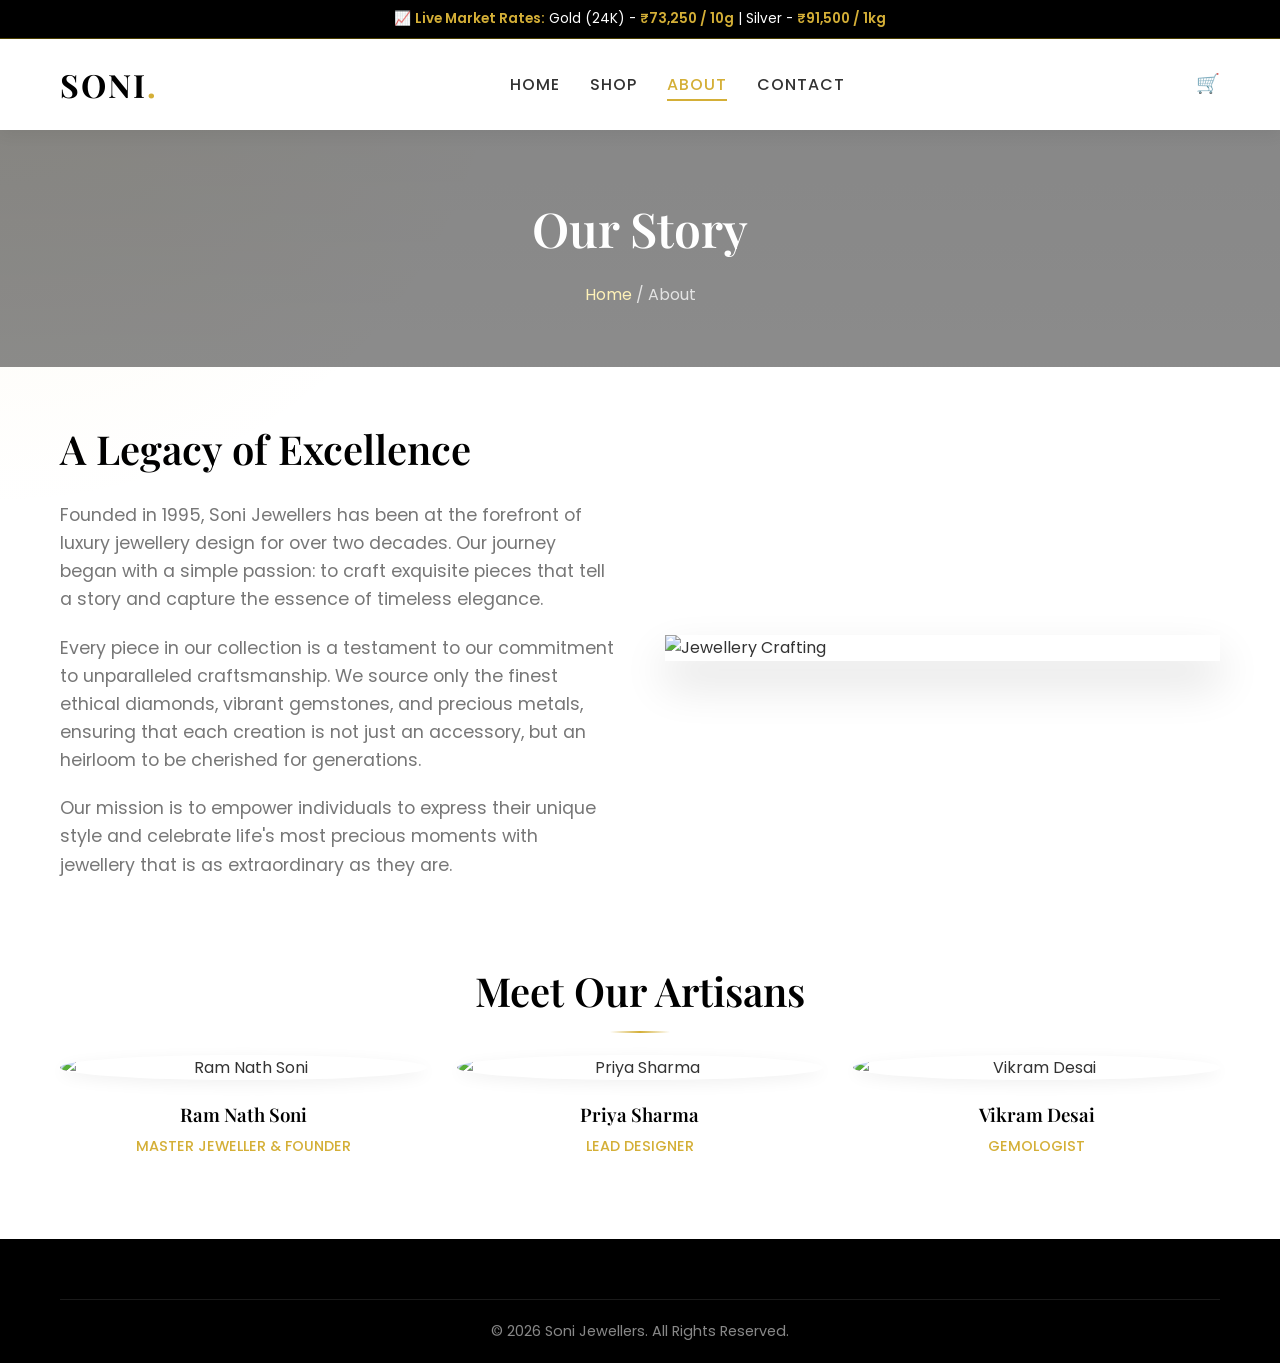
==== about.html @ 1f0d6de8 "Add files via upload" ====
<!DOCTYPE html>
<html lang="en">
<head>
    <meta charset="UTF-8">
    <meta name="viewport" content="width=device-width, initial-scale=1.0">
    <title>About Us | Soni Jewellers</title>
    <link rel="stylesheet" href="css/style.css">
    <link rel="stylesheet" href="css/responsive.css">
</head>
<body>

    <!-- Live Rates Top Bar -->
    <div class="top-bar">
        <div class="container">
            📈 <span>Live Market Rates:</span> Gold (24K) - <span id="live-gold-price">Loading...</span> | Silver - <span id="live-silver-price">Loading...</span>
        </div>
    </div>

    <!-- Navbar -->
    <nav class="navbar">
        <div class="container">
            <a href="index.html" class="logo">SONI<span>.</span></a>
            
            <ul class="nav-links">
                <li><a href="index.html">Home</a></li>
                <li><a href="shop.html">Shop</a></li>
                <li><a href="about.html" class="active">About</a></li>
                <li><a href="contact.html">Contact</a></li>
            </ul>

            <div class="nav-icons">
                <a href="cart.html" class="cart-icon">
                    🛒
                    <span class="cart-badge" style="display: none;">0</span>
                </a>
                <div class="hamburger">☰</div>
            </div>
        </div>
    </nav>

    <!-- Page Header -->
    <div class="page-header">
        <div class="container">
            <h1>Our Story</h1>
            <div class="breadcrumb">
                <a href="index.html">Home</a> / About
            </div>
        </div>
    </div>

    <!-- About Content -->
    <section class="section reveal" style="padding-top: 0;">
        <div class="container">
            <div class="about-content">
                <div>
                    <h2 style="font-size: 2.5rem; margin-bottom: 20px;">A Legacy of Excellence</h2>
                    <p style="margin-bottom: 20px; font-size: 1.1rem; color: var(--color-text-light);">
                        Founded in 1995, Soni Jewellers has been at the forefront of luxury jewellery design for over two decades. Our journey began with a simple passion: to craft exquisite pieces that tell a story and capture the essence of timeless elegance.
                    </p>
                    <p style="margin-bottom: 20px; font-size: 1.1rem; color: var(--color-text-light);">
                        Every piece in our collection is a testament to our commitment to unparalleled craftsmanship. We source only the finest ethical diamonds, vibrant gemstones, and precious metals, ensuring that each creation is not just an accessory, but an heirloom to be cherished for generations.
                    </p>
                    <p style="font-size: 1.1rem; color: var(--color-text-light);">
                        Our mission is to empower individuals to express their unique style and celebrate life's most precious moments with jewellery that is as extraordinary as they are.
                    </p>
                </div>
                <div>
                    <img src="https://images.unsplash.com/photo-1573408301145-b98c46544837?auto=format&fit=crop&q=80&w=800" alt="Jewellery Crafting" style="box-shadow: var(--shadow-hover);">
                </div>
            </div>
            
            <!-- Team Section -->
            <div style="margin-top: 80px;">
                <h2 class="section-title">Meet Our Artisans</h2>
                <div class="team-grid">
                    <div class="team-member">
                        <img src="https://images.unsplash.com/photo-1560250097-0b93528c311a?auto=format&fit=crop&q=80&w=400&h=400" alt="Ram Nath Soni">
                        <h3 style="margin-bottom: 5px;">Ram Nath Soni</h3>
                        <p style="color: var(--color-secondary); font-weight: 500; font-family: var(--font-body); text-transform: uppercase; font-size: 0.9rem;">Master Jeweller & Founder</p>
                    </div>
                    <div class="team-member">
                        <img src="https://images.unsplash.com/photo-1573496359142-b8d87734a5a2?auto=format&fit=crop&q=80&w=400&h=400" alt="Priya Sharma">
                        <h3 style="margin-bottom: 5px;">Priya Sharma</h3>
                        <p style="color: var(--color-secondary); font-weight: 500; font-family: var(--font-body); text-transform: uppercase; font-size: 0.9rem;">Lead Designer</p>
                    </div>
                    <div class="team-member">
                        <img src="https://images.unsplash.com/photo-1519085360753-af0119f7cbe7?auto=format&fit=crop&q=80&w=400&h=400" alt="Vikram Desai">
                        <h3 style="margin-bottom: 5px;">Vikram Desai</h3>
                        <p style="color: var(--color-secondary); font-weight: 500; font-family: var(--font-body); text-transform: uppercase; font-size: 0.9rem;">Gemologist</p>
                    </div>
                </div>
            </div>
        </div>
    </section>

    <!-- Footer -->
    <footer class="footer">
        <div class="container">
            <div class="footer-bottom">
                <p>&copy; <span id="current-year"></span> Soni Jewellers. All Rights Reserved.</p>
            </div>
        </div>
    </footer>

    <!-- Scripts -->
    <script src="js/cart.js"></script>
    <script src="js/main.js?v=motion"></script>
    <script src="js/live-rates.js"></script>
</body>
</html>
---- css/style.css ----
@import url('https://fonts.googleapis.com/css2?family=Playfair+Display:ital,wght@0,400;0,600;0,700;1,400&family=Poppins:wght@300;400;500;600&display=swap');

:root {
    --color-primary: #000000;
    --color-secondary: #D4AF37; /* Refined gold */
    --color-secondary-light: #FFF2B8;
    --color-accent: #8B1E3F;
    --color-text: #333333;
    --color-text-light: #777777;
    --color-bg: #FFFFFF;
    --color-bg-light: #F9F9F9;
    --color-border: #EEEEEE;
    --color-success: #28a745;
    
    --font-heading: 'Playfair Display', serif;
    --font-body: 'Poppins', sans-serif;
    
    --transition: all 0.3s ease;
    --shadow: 0 4px 16px rgba(0, 0, 0, 0.06);
    --shadow-hover: 0 22px 45px rgba(0, 0, 0, 0.14);
}

* {
    margin: 0;
    padding: 0;
    box-sizing: border-box;
}

body {
    font-family: var(--font-body);
    color: var(--color-text);
    background:
        radial-gradient(circle at top left, rgba(212, 175, 55, 0.08), transparent 32rem),
        var(--color-bg);
    line-height: 1.6;
    overflow-x: hidden;
}

h1, h2, h3, h4, h5, h6 {
    font-family: var(--font-heading);
    color: var(--color-primary);
    font-weight: 600;
}

a {
    text-decoration: none;
    color: inherit;
    transition: var(--transition);
}

ul {
    list-style: none;
}

img {
    max-width: 100%;
    height: auto;
    display: block;
}

/* Typography */
.section-title {
    text-align: center;
    font-size: 2.5rem;
    margin-bottom: 2rem;
    position: relative;
}

.section-title::after {
    content: '';
    position: absolute;
    bottom: -10px;
    left: 50%;
    transform: translateX(-50%);
    width: 60px;
    height: 2px;
    background: linear-gradient(90deg, transparent, var(--color-secondary), transparent);
}

/* Layout Utilities */
.container {
    max-width: 1200px;
    margin: 0 auto;
    padding: 0 20px;
}

.section {
    padding: 80px 0;
}

/* Buttons */
.btn {
    display: inline-block;
    padding: 12px 30px;
    font-family: var(--font-body);
    font-weight: 500;
    text-transform: uppercase;
    letter-spacing: 1px;
    cursor: pointer;
    border: none;
    transition: all 0.4s cubic-bezier(0.165, 0.84, 0.44, 1);
    font-size: 0.9rem;
    border-radius: 0;
    position: relative;
    overflow: hidden;
    z-index: 1;
    isolation: isolate;
}

.btn::before {
    content: '';
    position: absolute;
    bottom: 0;
    left: 0;
    width: 100%;
    height: 0%;
    transition: all 0.4s cubic-bezier(0.165, 0.84, 0.44, 1);
    z-index: -1;
}

.btn::after {
    content: '';
    position: absolute;
    top: -80%;
    left: -45%;
    width: 35%;
    height: 260%;
    background: rgba(255, 255, 255, 0.28);
    transform: rotate(25deg) translateX(-160%);
    transition: transform 0.6s ease;
    z-index: -1;
}

.btn:hover::after {
    transform: rotate(25deg) translateX(420%);
}

.btn-primary {
    background-color: var(--color-primary);
    color: var(--color-secondary);
}

.btn-primary::before {
    background-color: var(--color-secondary);
}

.btn-primary:hover {
    color: var(--color-primary);
    transform: translateY(-3px);
    box-shadow: 0 10px 20px rgba(0,0,0,0.2);
}

.btn-primary:hover::before {
    height: 100%;
}

.btn-outline {
    background-color: transparent;
    color: var(--color-primary);
    border: 1px solid var(--color-primary);
}

.btn-outline::before {
    background-color: var(--color-primary);
}

.btn-outline:hover {
    color: var(--color-secondary);
    transform: translateY(-3px);
}

.btn-outline:hover::before {
    height: 100%;
}

/* Navbar */
.navbar {
    padding: 20px 0;
    background-color: var(--color-bg);
    position: sticky;
    top: 0;
    z-index: 1000;
    box-shadow: var(--shadow);
    transition: padding 0.3s ease, box-shadow 0.3s ease, background-color 0.3s ease;
}

.navbar.scrolled {
    padding: 12px 0;
    background-color: rgba(255, 255, 255, 0.94);
    backdrop-filter: blur(16px);
    box-shadow: 0 12px 30px rgba(0, 0, 0, 0.09);
}

.navbar .container {
    display: flex;
    justify-content: space-between;
    align-items: center;
}

.logo {
    font-family: var(--font-heading);
    font-size: 2rem;
    font-weight: 700;
    color: var(--color-primary);
    letter-spacing: 2px;
    transition: transform 0.3s ease;
}

.logo:hover {
    transform: translateY(-2px);
}

.logo span {
    color: var(--color-secondary);
}

.nav-links {
    display: flex;
    gap: 30px;
}

.nav-links a {
    font-weight: 500;
    font-size: 1rem;
    text-transform: uppercase;
    letter-spacing: 1px;
    position: relative;
    padding-bottom: 5px;
}

.nav-links a::after {
    content: '';
    position: absolute;
    width: 0;
    height: 2px;
    bottom: 0;
    left: 0;
    background-color: var(--color-secondary);
    transition: width 0.3s ease;
}

.nav-links a:hover::after, .nav-links a.active::after {
    width: 100%;
}

.nav-links a:hover, .nav-links a.active {
    color: var(--color-secondary);
}

.nav-icons {
    display: flex;
    gap: 20px;
    align-items: center;
}

.cart-icon {
    position: relative;
    font-size: 1.2rem;
    cursor: pointer;
}

.cart-icon:hover {
    color: var(--color-secondary);
    transform: translateY(-2px) scale(1.08);
}

.cart-badge {
    position: absolute;
    top: -8px;
    right: -10px;
    background-color: var(--color-secondary);
    color: var(--color-primary);
    font-size: 0.7rem;
    font-weight: 700;
    height: 18px;
    width: 18px;
    border-radius: 50%;
    display: flex;
    justify-content: center;
    align-items: center;
}

.hamburger {
    display: none;
    font-size: 1.5rem;
    cursor: pointer;
}

/* Footer */
.footer {
    background-color: var(--color-primary);
    color: var(--color-bg);
    padding: 60px 0 20px;
}

.footer-content {
    display: grid;
    grid-template-columns: repeat(auto-fit, minmax(250px, 1fr));
    gap: 40px;
    margin-bottom: 40px;
}

.footer-col h3 {
    color: var(--color-secondary);
    margin-bottom: 20px;
    font-family: var(--font-body);
    font-size: 1.2rem;
}

.footer-col p {
    color: #ccc;
    margin-bottom: 15px;
}

.footer-links li {
    margin-bottom: 10px;
}

.footer-links a {
    color: #ccc;
}

.footer-links a:hover {
    color: var(--color-secondary);
}

.social-icons {
    display: flex;
    gap: 15px;
}

.social-icons a {
    color: var(--color-bg);
    background-color: rgba(255, 255, 255, 0.1);
    width: 40px;
    height: 40px;
    display: flex;
    justify-content: center;
    align-items: center;
    border-radius: 50%;
}

.social-icons a:hover {
    background-color: var(--color-secondary);
    color: var(--color-primary);
    transform: translateY(-4px);
}

.footer-bottom {
    text-align: center;
    padding-top: 20px;
    border-top: 1px solid rgba(255, 255, 255, 0.1);
    color: #888;
    font-size: 0.9rem;
}

/* Product Card */
.product-card {
    background-color: var(--color-bg);
    border: 1px solid var(--color-border);
    transition: transform 0.45s ease, box-shadow 0.45s ease, border-color 0.45s ease;
    position: relative;
    overflow: hidden;
    isolation: isolate;
}

.product-card::before {
    content: '';
    position: absolute;
    inset: -1px;
    background: linear-gradient(135deg, rgba(212, 175, 55, 0.45), transparent 38%, rgba(139, 30, 63, 0.18));
    opacity: 0;
    transition: opacity 0.45s ease;
    z-index: -1;
}

.product-card:hover {
    box-shadow: var(--shadow-hover);
    transform: translateY(-12px);
    border-color: rgba(212, 175, 55, 0.45);
}

.product-card:hover::before {
    opacity: 1;
}

.product-img {
    position: relative;
    overflow: hidden;
    height: 300px;
}

.product-img img {
    width: 100%;
    height: 100%;
    object-fit: cover;
    transition: transform 0.7s ease, filter 0.7s ease;
}

.product-card:hover .product-img img {
    transform: scale(1.08);
    filter: saturate(1.08) contrast(1.04);
}

.product-badge {
    position: absolute;
    top: 15px;
    left: 15px;
    background-color: var(--color-primary);
    color: var(--color-secondary);
    padding: 5px 10px;
    font-size: 0.8rem;
    font-weight: 500;
    text-transform: uppercase;
    z-index: 2;
}

.product-action {
    position: absolute;
    bottom: -50px;
    left: 0;
    width: 100%;
    transition: bottom 0.35s ease, opacity 0.35s ease;
    display: flex;
    justify-content: center;
    z-index: 2;
    opacity: 0;
}

.product-card:hover .product-action {
    bottom: 20px;
    opacity: 1;
}

.product-info {
    padding: 20px;
    text-align: center;
}

.product-category {
    font-size: 0.8rem;
    color: var(--color-text-light);
    text-transform: uppercase;
    margin-bottom: 5px;
}

.product-title {
    font-family: var(--font-body);
    font-size: 1.1rem;
    margin-bottom: 10px;
}

.product-title a {
    color: var(--color-primary);
}

.product-title a:hover {
    color: var(--color-secondary);
}

.product-price {
    font-weight: 600;
    color: var(--color-primary);
    font-size: 1.2rem;
}

/* Toast Notification */
.toast-container {
    position: fixed;
    bottom: 20px;
    right: 20px;
    z-index: 9999;
    display: flex;
    flex-direction: column;
    gap: 10px;
}

.toast {
    background-color: var(--color-primary);
    color: var(--color-bg);
    padding: 15px 25px;
    border-left: 4px solid var(--color-secondary);
    box-shadow: 0 5px 15px rgba(0,0,0,0.2);
    display: flex;
    align-items: center;
    justify-content: space-between;
    min-width: 300px;
    transform: translateX(120%);
    transition: transform 0.3s ease;
}

.toast.show {
    transform: translateX(0);
}

/* Home Page specific */
.hero {
    height: calc(100vh - 80px);
    background-image: linear-gradient(rgba(0, 0, 0, 0.4), rgba(0, 0, 0, 0.4)), url('https://images.unsplash.com/photo-1515562141207-7a88fb7ce338?auto=format&fit=crop&q=80&w=1920');
    background-size: cover;
    background-position: center;
    background-attachment: fixed; /* CSS fallback; JS enhances it on capable browsers */
    display: flex;
    align-items: center;
    text-align: center;
    color: var(--color-bg);
    position: relative;
    overflow: hidden;
    will-change: background-position;
}

.hero::before {
    content: '';
    position: absolute;
    inset: 0;
    background:
        linear-gradient(120deg, rgba(212, 175, 55, 0.22), transparent 34%),
        radial-gradient(circle at 68% 42%, rgba(255, 255, 255, 0.16), transparent 18rem);
    pointer-events: none;
}

.hero::after {
    content: '';
    position: absolute;
    left: 50%;
    bottom: 34px;
    width: 1px;
    height: 58px;
    background: linear-gradient(var(--color-secondary), transparent);
    animation: scrollCue 1.8s ease-in-out infinite;
}

.hero-content {
    max-width: 800px;
    margin: 0 auto;
    position: relative;
    z-index: 1;
    animation: heroIntro 1s ease-out both;
}

.hero-subtitle {
    font-family: var(--font-body);
    text-transform: uppercase;
    letter-spacing: 3px;
    margin-bottom: 15px;
    color: var(--color-secondary);
    text-shadow: 0 8px 28px rgba(0, 0, 0, 0.35);
}

.hero-title {
    font-size: 4.5rem;
    margin-bottom: 30px;
    color: var(--color-bg);
    text-shadow: 0 18px 60px rgba(0, 0, 0, 0.42);
}

.categories-grid {
    display: grid;
    grid-template-columns: repeat(auto-fit, minmax(250px, 1fr));
    gap: 30px;
}

.category-card {
    position: relative;
    height: 350px;
    overflow: hidden;
    cursor: pointer;
    box-shadow: var(--shadow);
    transform: translateZ(0);
}

.category-card::after {
    content: '';
    position: absolute;
    inset: 18px;
    border: 1px solid rgba(255, 255, 255, 0.55);
    opacity: 0;
    transform: scale(0.92);
    transition: opacity 0.45s ease, transform 0.45s ease;
    pointer-events: none;
    z-index: 2;
}

.category-card img {
    width: 100%;
    height: 100%;
    object-fit: cover;
    transition: transform 0.5s ease;
}

.category-overlay {
    position: absolute;
    inset: 0;
    background: linear-gradient(180deg, rgba(0, 0, 0, 0.08), rgba(0, 0, 0, 0.44));
    display: flex;
    align-items: center;
    justify-content: center;
    transition: all 0.4s ease;
}

.category-card:hover img {
    transform: scale(1.15);
}

.category-card:hover .category-overlay {
    background: linear-gradient(180deg, rgba(0, 0, 0, 0.15), rgba(0, 0, 0, 0.72));
}

.category-card:hover::after {
    opacity: 1;
    transform: scale(1);
}

.category-overlay h3 {
    color: var(--color-bg);
    font-size: 2rem;
    letter-spacing: 2px;
    transform: translateY(20px);
    opacity: 0;
    transition: all 0.4s ease;
}

.category-card:hover .category-overlay h3 {
    transform: translateY(0);
    opacity: 1;
}

.products-grid {
    display: grid;
    grid-template-columns: repeat(auto-fill, minmax(250px, 1fr));
    gap: 30px;
}

.offer-banner {
    background:
        linear-gradient(135deg, rgba(212, 175, 55, 0.16), transparent 42%),
        var(--color-bg-light);
    display: flex;
    align-items: center;
    overflow: hidden;
}

.offer-content {
    flex: 1;
    padding: 60px;
    text-align: center;
}

.offer-content h2 {
    font-size: 3rem;
    margin-bottom: 20px;
}

.offer-img {
    flex: 1;
    height: 500px;
    overflow: hidden;
}

.offer-img img {
    width: 100%;
    height: 100%;
    object-fit: cover;
    transform: scale(1.04);
    transition: transform 0.8s ease;
}

.offer-banner:hover .offer-img img {
    transform: scale(1.1);
}

/* Scroll Reveal Animations */
.reveal {
    opacity: 0;
    transform: translateY(46px);
    transition: opacity 0.85s ease, transform 0.85s ease;
    will-change: opacity, transform;
}

.reveal.active {
    opacity: 1;
    transform: translateY(0);
}

.reveal-left {
    opacity: 0;
    transform: translateX(-42px);
    transition: opacity 0.85s ease, transform 0.85s ease;
}

.reveal-right {
    opacity: 0;
    transform: translateX(42px);
    transition: opacity 0.85s ease, transform 0.85s ease;
}

.reveal-left.active,
.reveal-right.active {
    opacity: 1;
    transform: translateX(0);
}

.products-grid .product-card,
.categories-grid .category-card,
.team-grid .team-member {
    animation: fadeLift 0.7s ease both;
    animation-delay: calc(var(--stagger-index, 0) * 80ms);
}

/* Shop Page Specific */
.page-header {
    background:
        linear-gradient(rgba(0, 0, 0, 0.48), rgba(0, 0, 0, 0.42)),
        url('https://images.unsplash.com/photo-1601121141461-9d6647bca1ed?auto=format&fit=crop&q=80&w=1600');
    background-size: cover;
    background-position: center;
    background-attachment: fixed;
    padding: 60px 0;
    text-align: center;
    margin-bottom: 50px;
    position: relative;
}

.page-header h1 {
    font-size: 3rem;
    color: var(--color-bg);
}

.breadcrumb {
    margin-top: 15px;
    color: var(--color-text-light);
}

.breadcrumb a {
    color: var(--color-primary);
}

.breadcrumb a:hover {
    color: var(--color-secondary);
}

.page-header .breadcrumb {
    color: rgba(255, 255, 255, 0.76);
}

.page-header .breadcrumb a {
    color: var(--color-secondary-light);
}

.shop-container {
    display: grid;
    grid-template-columns: 250px 1fr;
    gap: 40px;
}

.shop-sidebar {
    padding-right: 20px;
    position: sticky;
    top: 112px;
    height: fit-content;
}

.filter-group {
    margin-bottom: 30px;
}

.filter-title {
    font-family: var(--font-body);
    font-size: 1.2rem;
    margin-bottom: 15px;
    padding-bottom: 10px;
    border-bottom: 1px solid var(--color-border);
}

.filter-options label {
    display: block;
    margin-bottom: 10px;
    cursor: pointer;
}

.filter-options input {
    margin-right: 10px;
    accent-color: var(--color-primary);
}

.search-bar {
    width: 100%;
    padding: 12px 15px;
    border: 1px solid var(--color-border);
    font-family: var(--font-body);
    margin-bottom: 20px;
    transition: border-color 0.3s ease, box-shadow 0.3s ease;
}

.search-bar:focus {
    outline: none;
    border-color: var(--color-primary);
    box-shadow: 0 0 0 4px rgba(212, 175, 55, 0.16);
}

/* Product Detail Page Specific */
.product-detail {
    display: grid;
    grid-template-columns: 1fr 1fr;
    gap: 50px;
    margin-bottom: 80px;
}

.pd-img-container {
    background-color: var(--color-bg-light);
    height: 600px;
    display: flex;
    justify-content: center;
    align-items: center;
    overflow: hidden;
}

.pd-img-container img {
    max-height: 100%;
    object-fit: contain;
    transition: transform 0.6s ease;
}

.pd-img-container:hover img {
    transform: scale(1.05) rotate(0.6deg);
}

.pd-info h1 {
    font-size: 2.5rem;
    margin-bottom: 10px;
}

.pd-price {
    font-size: 2rem;
    color: var(--color-secondary);
    font-weight: 600;
    margin-bottom: 20px;
}

.pd-desc {
    margin-bottom: 30px;
    color: var(--color-text-light);
}

.pd-actions {
    display: flex;
    gap: 20px;
    margin-bottom: 30px;
    align-items: center;
}

.qty-selector {
    display: flex;
    border: 1px solid var(--color-border);
    height: 46px;
}

.qty-btn {
    width: 40px;
    background: transparent;
    border: none;
    cursor: pointer;
    font-size: 1.2rem;
    transition: var(--transition);
}

.qty-btn:hover {
    background-color: var(--color-bg-light);
    color: var(--color-secondary);
}

.qty-input {
    width: 50px;
    text-align: center;
    border: none;
    border-left: 1px solid var(--color-border);
    border-right: 1px solid var(--color-border);
    font-family: var(--font-body);
    font-weight: 500;
    appearance: textfield;
}

.pd-meta p {
    margin-bottom: 10px;
    font-size: 0.9rem;
}

.pd-meta span {
    font-weight: 600;
    color: var(--color-primary);
}

/* Cart Page Specific */
.cart-container {
    display: grid;
    grid-template-columns: 2fr 1fr;
    gap: 40px;
}

.cart-table-wrapper {
    overflow-x: auto;
}

.cart-table {
    width: 100%;
    border-collapse: collapse;
}

.cart-table th {
    text-align: left;
    padding: 15px;
    border-bottom: 2px solid var(--color-border);
    font-family: var(--font-heading);
    font-weight: 600;
}

.cart-table td {
    padding: 20px 15px;
    border-bottom: 1px solid var(--color-border);
    vertical-align: middle;
}

.cart-item-info {
    display: flex;
    align-items: center;
    gap: 20px;
}

.cart-item-img {
    width: 80px;
    height: 80px;
    object-fit: cover;
}

.remove-btn {
    color: #dc3545;
    background: transparent;
    border: none;
    cursor: pointer;
    font-size: 1.2rem;
}

.cart-summary {
    background-color: var(--color-bg-light);
    padding: 30px;
    border: 1px solid var(--color-border);
    height: fit-content;
    box-shadow: var(--shadow);
}

.cart-summary h3 {
    margin-bottom: 20px;
    padding-bottom: 10px;
    border-bottom: 1px solid var(--color-border);
}

.summary-row {
    display: flex;
    justify-content: space-between;
    margin-bottom: 15px;
}

.summary-total {
    display: flex;
    justify-content: space-between;
    margin-top: 20px;
    padding-top: 20px;
    border-top: 2px solid var(--color-border);
    font-size: 1.2rem;
    font-weight: 600;
}

.checkout-btn {
    width: 100%;
    margin-top: 30px;
}

.empty-cart-msg {
    text-align: center;
    padding: 50px 0;
}

/* Checkout Page Specific */
.checkout-form {
    background-color: var(--color-bg-light);
    padding: 40px;
    border: 1px solid var(--color-border);
}

.form-row {
    display: grid;
    grid-template-columns: 1fr 1fr;
    gap: 20px;
    margin-bottom: 20px;
}

.form-group {
    margin-bottom: 20px;
}

.form-group label {
    display: block;
    margin-bottom: 8px;
    font-weight: 500;
}

.form-group input, .form-group select, .form-group textarea {
    width: 100%;
    padding: 12px 15px;
    border: 1px solid var(--color-border);
    font-family: var(--font-body);
}

.form-group input:focus, .form-group select:focus, .form-group textarea:focus {
    outline: none;
    border-color: var(--color-primary);
}

.payment-methods {
    display: flex;
    gap: 20px;
    margin-bottom: 30px;
}

.payment-method {
    flex: 1;
    border: 1px solid var(--color-border);
    padding: 15px;
    text-align: center;
    cursor: pointer;
    transition: var(--transition);
}

.payment-method:hover {
    transform: translateY(-3px);
    box-shadow: var(--shadow);
}

.payment-method input {
    display: none;
}

.payment-method:has(input:checked) {
    border-color: var(--color-secondary);
    background-color: rgba(255, 215, 0, 0.1);
}

/* About & Contact specific */
.about-content {
    display: grid;
    grid-template-columns: 1fr 1fr;
    gap: 50px;
    align-items: center;
    margin-bottom: 80px;
}

.team-grid {
    display: grid;
    grid-template-columns: repeat(auto-fit, minmax(250px, 1fr));
    gap: 30px;
}

.team-member {
    text-align: center;
    transition: transform 0.35s ease;
}

.team-member img {
    border-radius: 50%;
    margin-bottom: 20px;
    box-shadow: var(--shadow);
    transition: transform 0.45s ease, box-shadow 0.45s ease;
}

.team-member:hover {
    transform: translateY(-8px);
}

.team-member:hover img {
    transform: scale(1.04);
    box-shadow: var(--shadow-hover);
}

.contact-container {
    display: grid;
    grid-template-columns: 1fr 2fr;
    gap: 50px;
}

.contact-info-item {
    margin-bottom: 30px;
    transition: transform 0.3s ease;
}

.contact-info-item:hover {
    transform: translateX(6px);
}

.contact-info-item h4 {
    margin-bottom: 10px;
    color: var(--color-secondary);
}

/* Live Rates Top Bar */
.top-bar {
    background-color: var(--color-primary);
    color: var(--color-bg);
    padding: 8px 0;
    font-size: 0.85rem;
    font-family: var(--font-body);
    text-align: center;
    border-bottom: 1px solid rgba(255, 215, 0, 0.3);
    position: relative;
    overflow: hidden;
}

.top-bar::before {
    content: '';
    position: absolute;
    inset: 0;
    background: linear-gradient(90deg, transparent, rgba(212, 175, 55, 0.22), transparent);
    transform: translateX(-100%);
    animation: rateSheen 6s ease-in-out infinite;
}

.top-bar span {
    color: var(--color-secondary);
    font-weight: 600;
    position: relative;
}

.price-flash {
    animation: flashGreen 1s ease-out;
}

@keyframes flashGreen {
    0% { background-color: rgba(40, 167, 69, 0.5); color: #fff; border-radius: 4px; padding: 0 4px; }
    100% { background-color: transparent; }
}

@keyframes heroIntro {
    from {
        opacity: 0;
        transform: translateY(26px);
    }
    to {
        opacity: 1;
        transform: translateY(0);
    }
}

@keyframes scrollCue {
    0%, 100% {
        opacity: 0.35;
        transform: translateY(0);
    }
    50% {
        opacity: 1;
        transform: translateY(12px);
    }
}

@keyframes fadeLift {
    from {
        opacity: 0;
        transform: translateY(24px);
    }
    to {
        opacity: 1;
        transform: translateY(0);
    }
}

@keyframes rateSheen {
    0%, 35% {
        transform: translateX(-100%);
    }
    70%, 100% {
        transform: translateX(100%);
    }
}

@media (prefers-reduced-motion: reduce) {
    *,
    *::before,
    *::after {
        animation-duration: 0.01ms !important;
        animation-iteration-count: 1 !important;
        scroll-behavior: auto !important;
        transition-duration: 0.01ms !important;
    }
}
---- css/responsive.css ----
/* Media Queries */

/* Tablets and below */
@media (max-width: 991px) {
    .shop-container, .product-detail, .cart-container, .about-content, .contact-container {
        grid-template-columns: 1fr;
        gap: 30px;
    }
    
    .pd-img-container {
        height: 400px;
    }
    
    .offer-banner {
        flex-direction: column;
    }
    
    .offer-img {
        height: 300px;
        width: 100%;
    }

    .shop-sidebar {
        position: static;
        padding-right: 0;
    }
    
    .hero-title {
        font-size: 3.5rem;
    }

    .page-header,
    .hero {
        background-attachment: scroll;
    }
}

/* Mobile Devices */
@media (max-width: 768px) {
    .hamburger {
        display: block;
    }

    .nav-links {
        position: fixed;
        top: 108px;
        left: -100%;
        flex-direction: column;
        background-color: var(--color-bg);
        width: 100%;
        height: calc(100vh - 108px);
        text-align: center;
        transition: 0.3s;
        padding-top: 50px;
        box-shadow: var(--shadow);
    }

    .nav-links.active {
        left: 0;
    }

    .nav-links li {
        margin: 20px 0;
    }

    .hero-title {
        font-size: 2.5rem;
    }
    
    .section-title {
        font-size: 2rem;
    }

    .section {
        padding: 60px 0;
    }

    .category-card {
        height: 280px;
    }

    .top-bar {
        font-size: 0.75rem;
    }

    .form-row {
        grid-template-columns: 1fr;
    }
    
    .cart-table th:nth-child(3), .cart-table td:nth-child(3) {
        display: none; /* Hide individual price on very small screens to save space */
    }
    
    .payment-methods {
        flex-direction: column;
        gap: 10px;
    }
}

/* Small Mobile */
@media (max-width: 480px) {
    .hero-title {
        font-size: 2rem;
    }

    .hero {
        height: 78vh;
    }

    .hero::after {
        bottom: 18px;
        height: 42px;
    }

    .offer-content {
        padding: 42px 22px;
    }

    .offer-content h2,
    .page-header h1 {
        font-size: 2.2rem;
    }
    
    .pd-actions {
        flex-direction: column;
        align-items: flex-start;
    }
    
    .btn {
        width: 100%;
        text-align: center;
    }
}
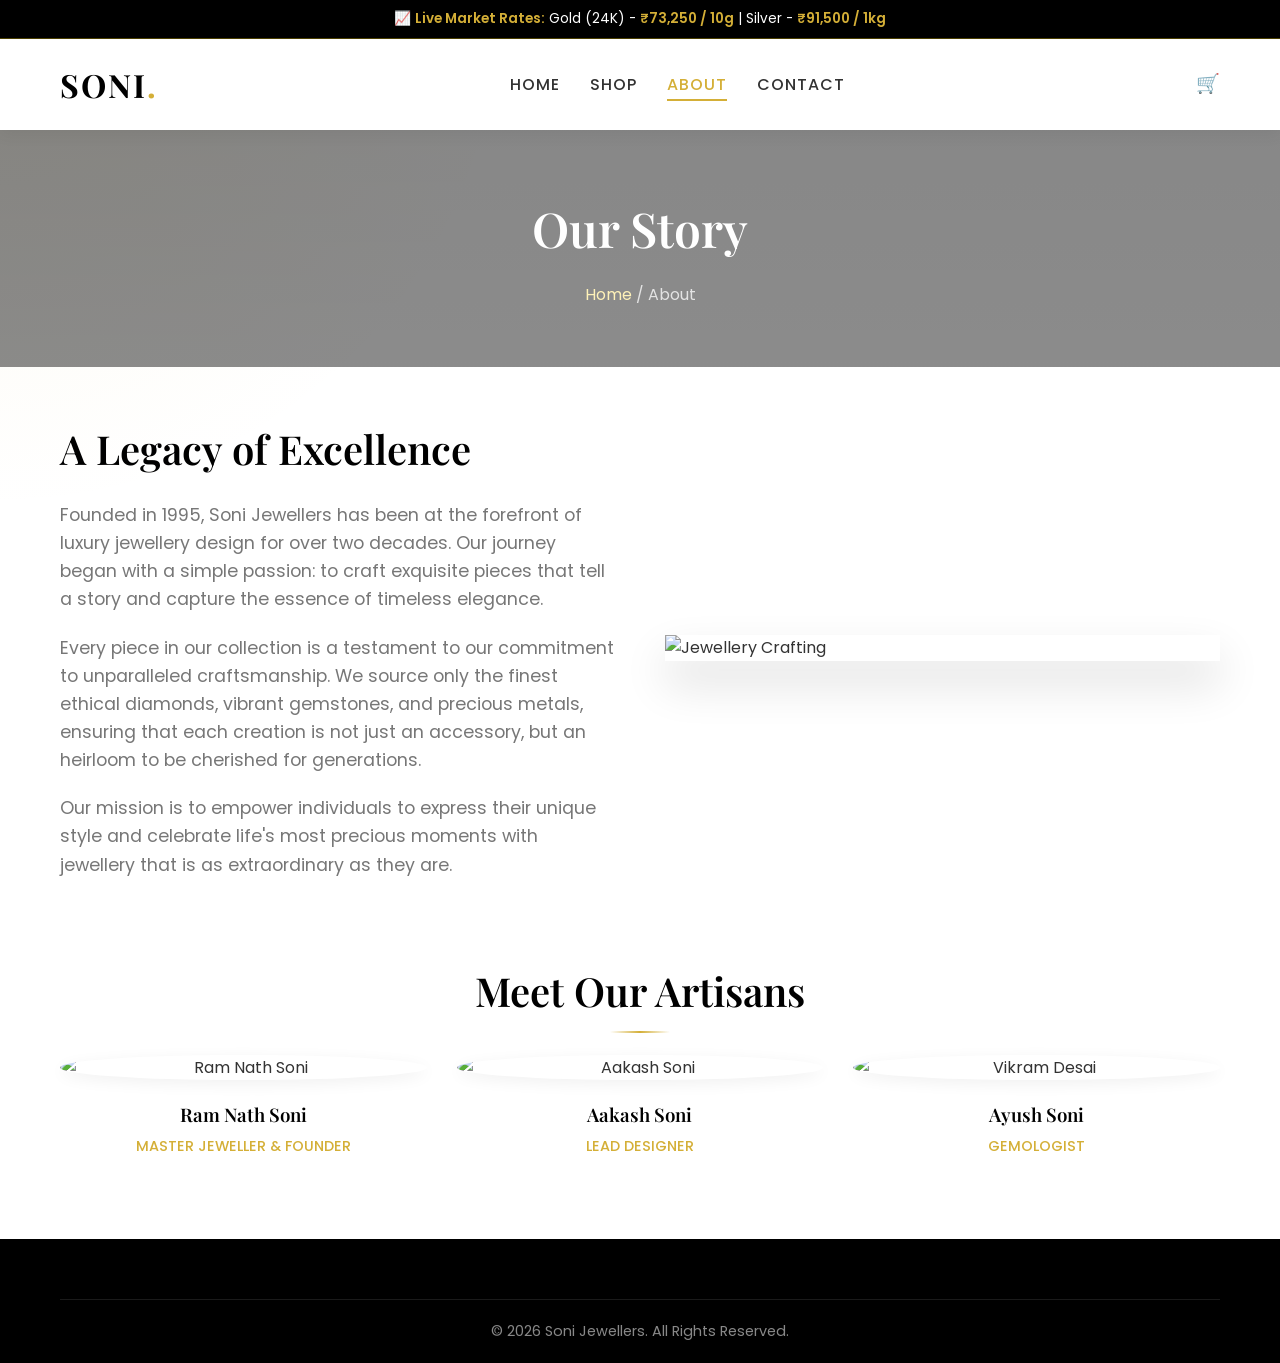
==== commit 8154b78a: "Contact" ====
--- a/about.html
+++ b/about.html
@@ -79,13 +79,13 @@
                         <p style="color: var(--color-secondary); font-weight: 500; font-family: var(--font-body); text-transform: uppercase; font-size: 0.9rem;">Master Jeweller & Founder</p>
                     </div>
                     <div class="team-member">
-                        <img src="https://images.unsplash.com/photo-1573496359142-b8d87734a5a2?auto=format&fit=crop&q=80&w=400&h=400" alt="Priya Sharma">
-                        <h3 style="margin-bottom: 5px;">Priya Sharma</h3>
+                        <img src="https://images.unsplash.com/photo-1573496359142-b8d87734a5a2?auto=format&fit=crop&q=80&w=400&h=400" alt="Aakash Soni">
+                        <h3 style="margin-bottom: 5px;">Aakash Soni</h3>
                         <p style="color: var(--color-secondary); font-weight: 500; font-family: var(--font-body); text-transform: uppercase; font-size: 0.9rem;">Lead Designer</p>
                     </div>
                     <div class="team-member">
                         <img src="https://images.unsplash.com/photo-1519085360753-af0119f7cbe7?auto=format&fit=crop&q=80&w=400&h=400" alt="Vikram Desai">
-                        <h3 style="margin-bottom: 5px;">Vikram Desai</h3>
+                        <h3 style="margin-bottom: 5px;">Ayush Soni</h3>
                         <p style="color: var(--color-secondary); font-weight: 500; font-family: var(--font-body); text-transform: uppercase; font-size: 0.9rem;">Gemologist</p>
                     </div>
                 </div>
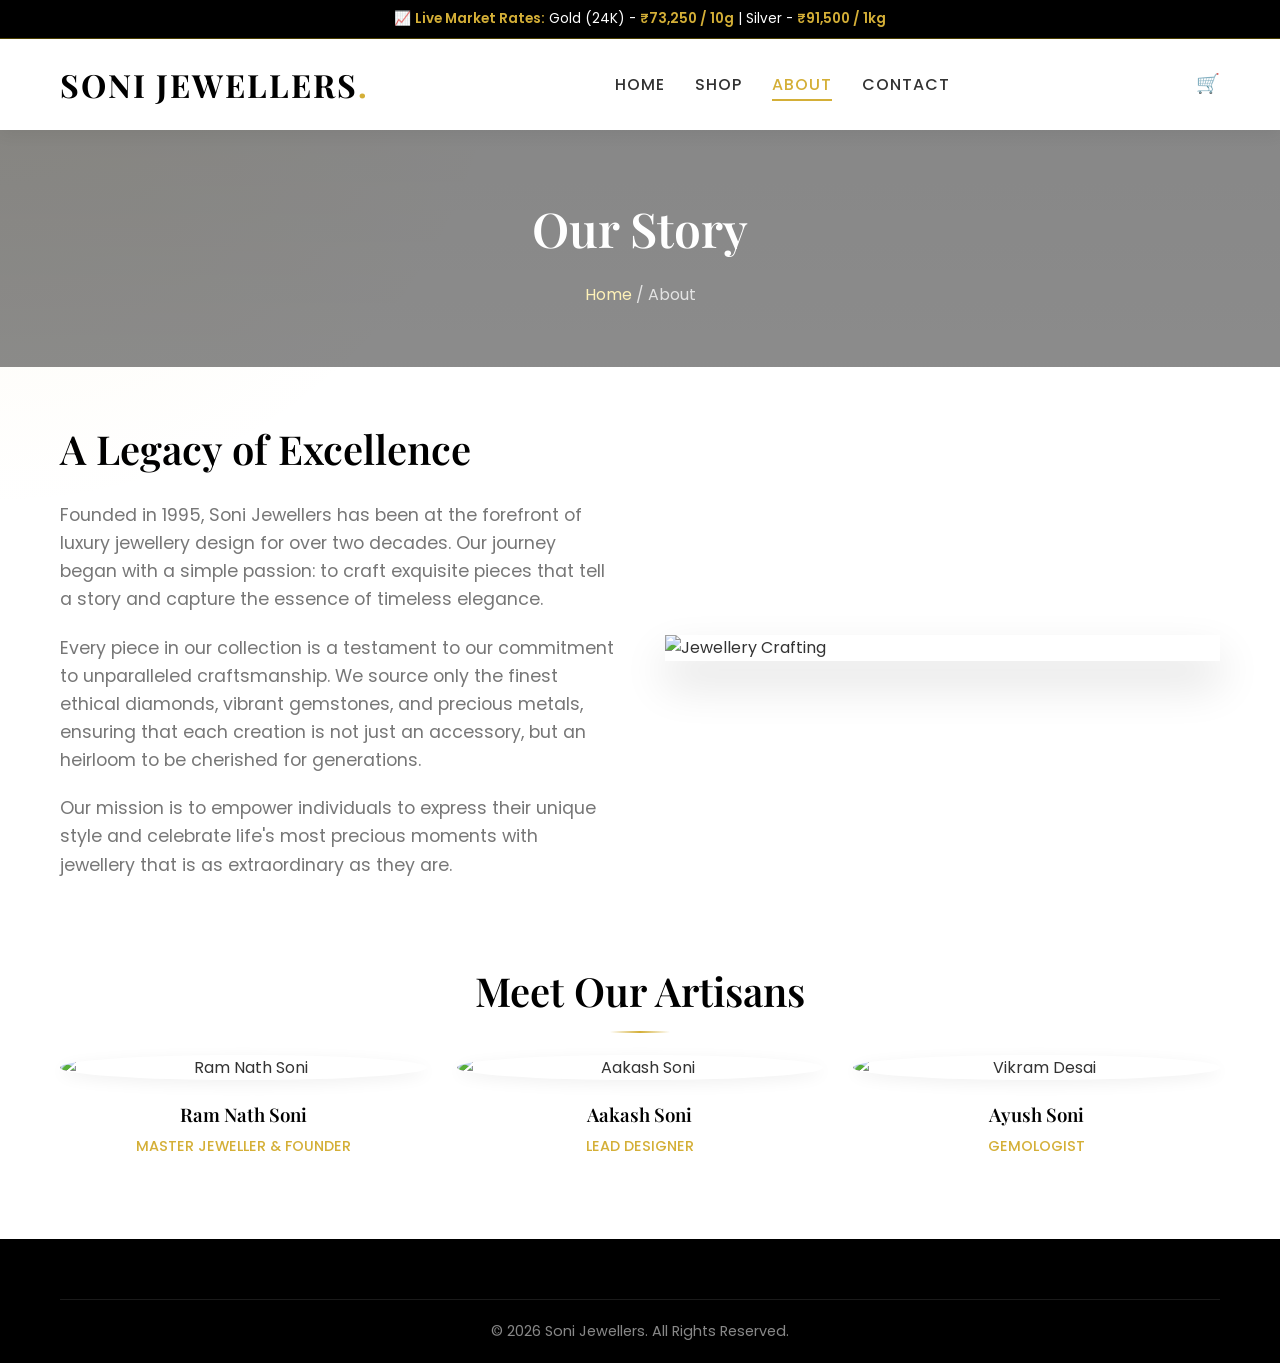
==== commit 1b97be86: "nmSPACE" ====
--- a/about.html
+++ b/about.html
@@ -19,7 +19,7 @@
     <!-- Navbar -->
     <nav class="navbar">
         <div class="container">
-            <a href="index.html" class="logo">SONI<span>.</span></a>
+            <a href="index.html" class="logo">SONI JEWELLERS<span>.</span></a>
             
             <ul class="nav-links">
                 <li><a href="index.html">Home</a></li>
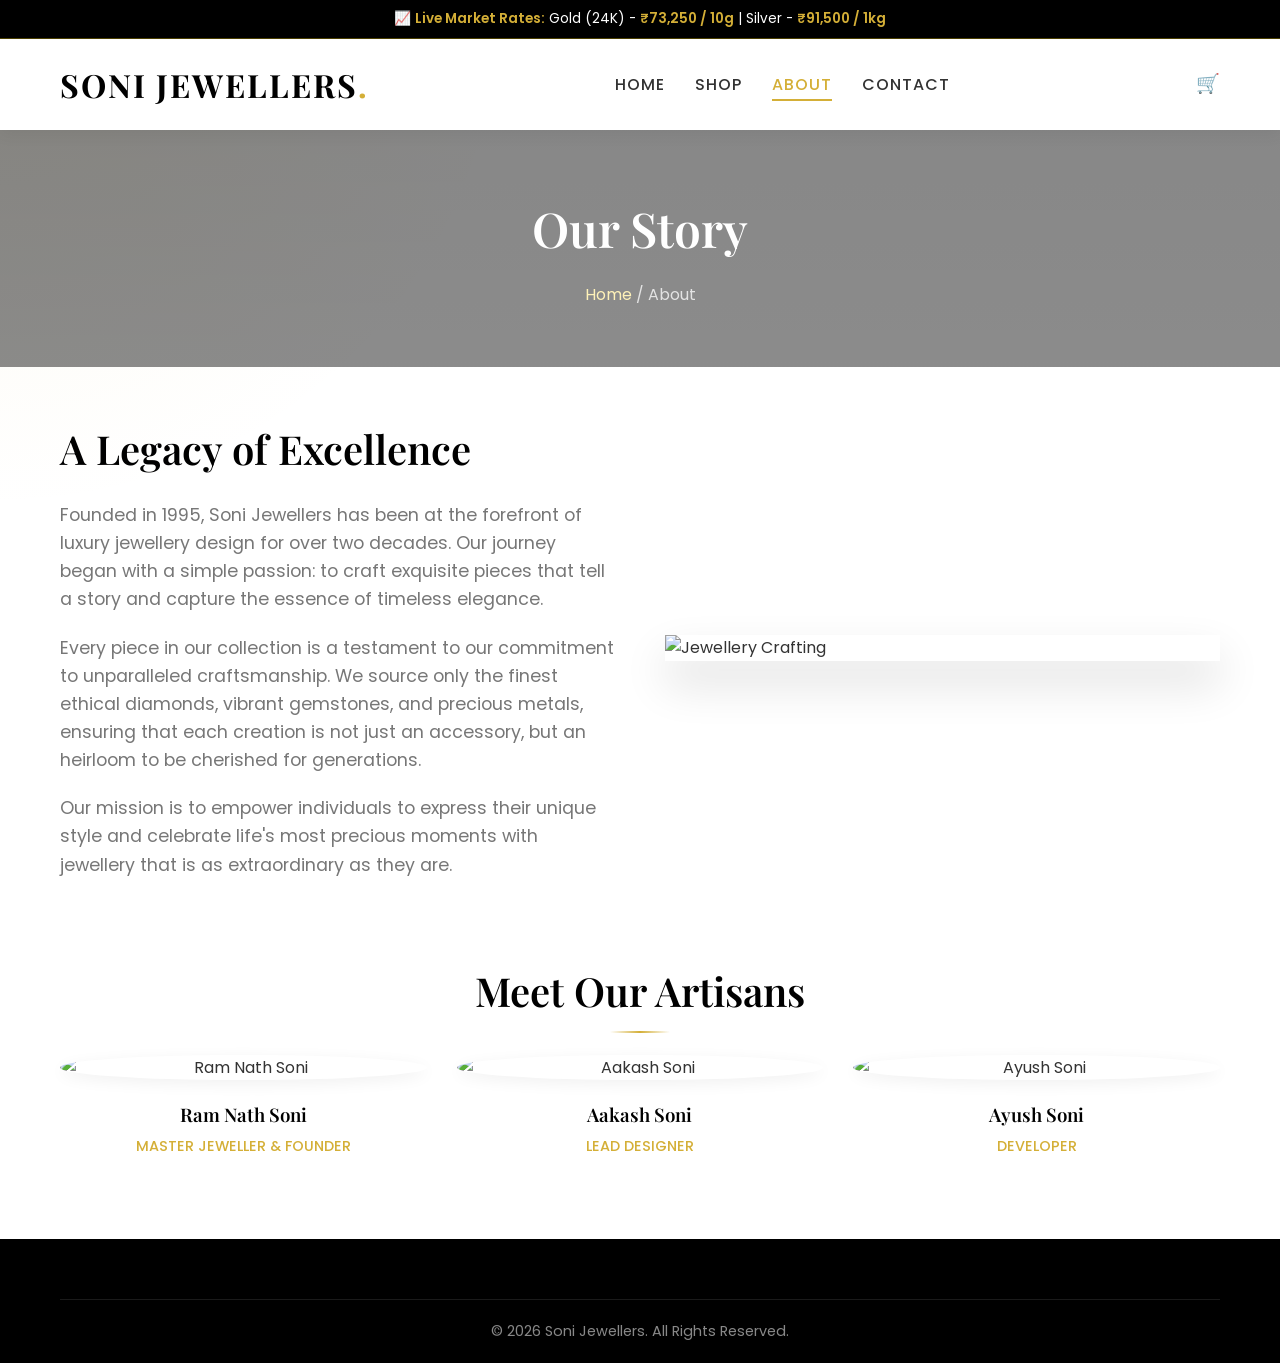
==== commit d567c003: "imag" ====
--- a/about.html
+++ b/about.html
@@ -74,19 +74,19 @@
                 <h2 class="section-title">Meet Our Artisans</h2>
                 <div class="team-grid">
                     <div class="team-member">
-                        <img src="https://images.unsplash.com/photo-1560250097-0b93528c311a?auto=format&fit=crop&q=80&w=400&h=400" alt="Ram Nath Soni">
+                        <img src="/Users/aysoni/Documents/ayssoni.github.io/paAi.png" alt="Ram Nath Soni">
                         <h3 style="margin-bottom: 5px;">Ram Nath Soni</h3>
                         <p style="color: var(--color-secondary); font-weight: 500; font-family: var(--font-body); text-transform: uppercase; font-size: 0.9rem;">Master Jeweller & Founder</p>
                     </div>
                     <div class="team-member">
-                        <img src="https://images.unsplash.com/photo-1573496359142-b8d87734a5a2?auto=format&fit=crop&q=80&w=400&h=400" alt="Aakash Soni">
+                        <img src="/Users/aysoni/Documents/ayssoni.github.io/bAI.png" alt="Aakash Soni">
                         <h3 style="margin-bottom: 5px;">Aakash Soni</h3>
                         <p style="color: var(--color-secondary); font-weight: 500; font-family: var(--font-body); text-transform: uppercase; font-size: 0.9rem;">Lead Designer</p>
                     </div>
                     <div class="team-member">
-                        <img src="https://images.unsplash.com/photo-1519085360753-af0119f7cbe7?auto=format&fit=crop&q=80&w=400&h=400" alt="Vikram Desai">
+                        <img src="/Users/aysoni/Documents/ayssoni.github.io/meAi.png" alt="Ayush Soni">
                         <h3 style="margin-bottom: 5px;">Ayush Soni</h3>
-                        <p style="color: var(--color-secondary); font-weight: 500; font-family: var(--font-body); text-transform: uppercase; font-size: 0.9rem;">Gemologist</p>
+                        <p style="color: var(--color-secondary); font-weight: 500; font-family: var(--font-body); text-transform: uppercase; font-size: 0.9rem;">Developer</p>
                     </div>
                 </div>
             </div>
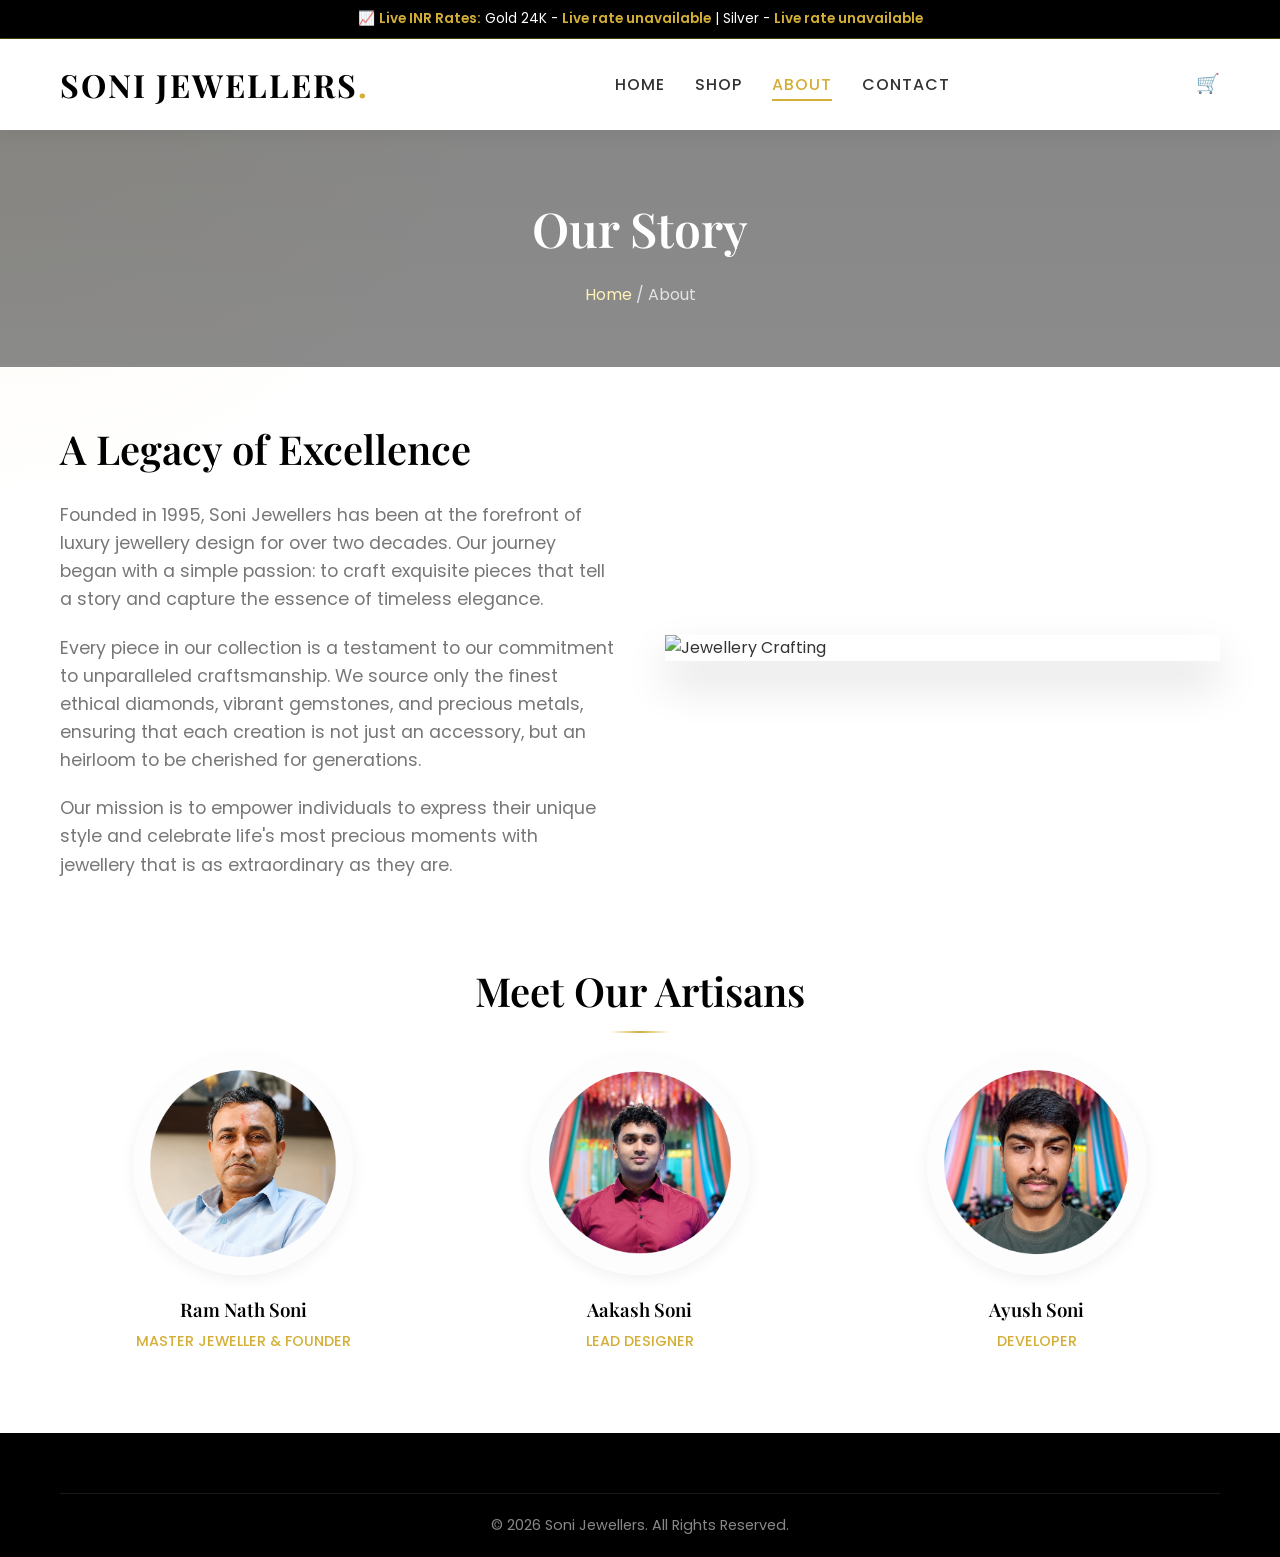
==== commit 3cbf5f87: "inr" ====
--- a/about.html
+++ b/about.html
@@ -12,7 +12,7 @@
     <!-- Live Rates Top Bar -->
     <div class="top-bar">
         <div class="container">
-            📈 <span>Live Market Rates:</span> Gold (24K) - <span id="live-gold-price">Loading...</span> | Silver - <span id="live-silver-price">Loading...</span>
+            📈 <span>Live INR Rates:</span> Gold 24K - <span id="live-gold-price">Fetching live...</span> | Silver - <span id="live-silver-price">Fetching live...</span>
         </div>
     </div>
 
@@ -74,17 +74,17 @@
                 <h2 class="section-title">Meet Our Artisans</h2>
                 <div class="team-grid">
                     <div class="team-member">
-                        <img src="/Users/aysoni/Documents/ayssoni.github.io/paAi.png" alt="Ram Nath Soni">
+                        <img src="./paAi.png" alt="Ram Nath Soni">
                         <h3 style="margin-bottom: 5px;">Ram Nath Soni</h3>
                         <p style="color: var(--color-secondary); font-weight: 500; font-family: var(--font-body); text-transform: uppercase; font-size: 0.9rem;">Master Jeweller & Founder</p>
                     </div>
                     <div class="team-member">
-                        <img src="/Users/aysoni/Documents/ayssoni.github.io/bAI.png" alt="Aakash Soni">
+                        <img src="./bAI.png" alt="Aakash Soni">
                         <h3 style="margin-bottom: 5px;">Aakash Soni</h3>
                         <p style="color: var(--color-secondary); font-weight: 500; font-family: var(--font-body); text-transform: uppercase; font-size: 0.9rem;">Lead Designer</p>
                     </div>
                     <div class="team-member">
-                        <img src="/Users/aysoni/Documents/ayssoni.github.io/meAi.png" alt="Ayush Soni">
+                        <img src="./meAi.png" alt="Ayush Soni">
                         <h3 style="margin-bottom: 5px;">Ayush Soni</h3>
                         <p style="color: var(--color-secondary); font-weight: 500; font-family: var(--font-body); text-transform: uppercase; font-size: 0.9rem;">Developer</p>
                     </div>
--- a/css/style.css
+++ b/css/style.css
@@ -1066,8 +1066,11 @@
 }
 
 .team-member img {
+    width: 220px;
+    height: 220px;
+    object-fit: cover;
     border-radius: 50%;
-    margin-bottom: 20px;
+    margin: 0 auto 20px;
     box-shadow: var(--shadow);
     transition: transform 0.45s ease, box-shadow 0.45s ease;
 }
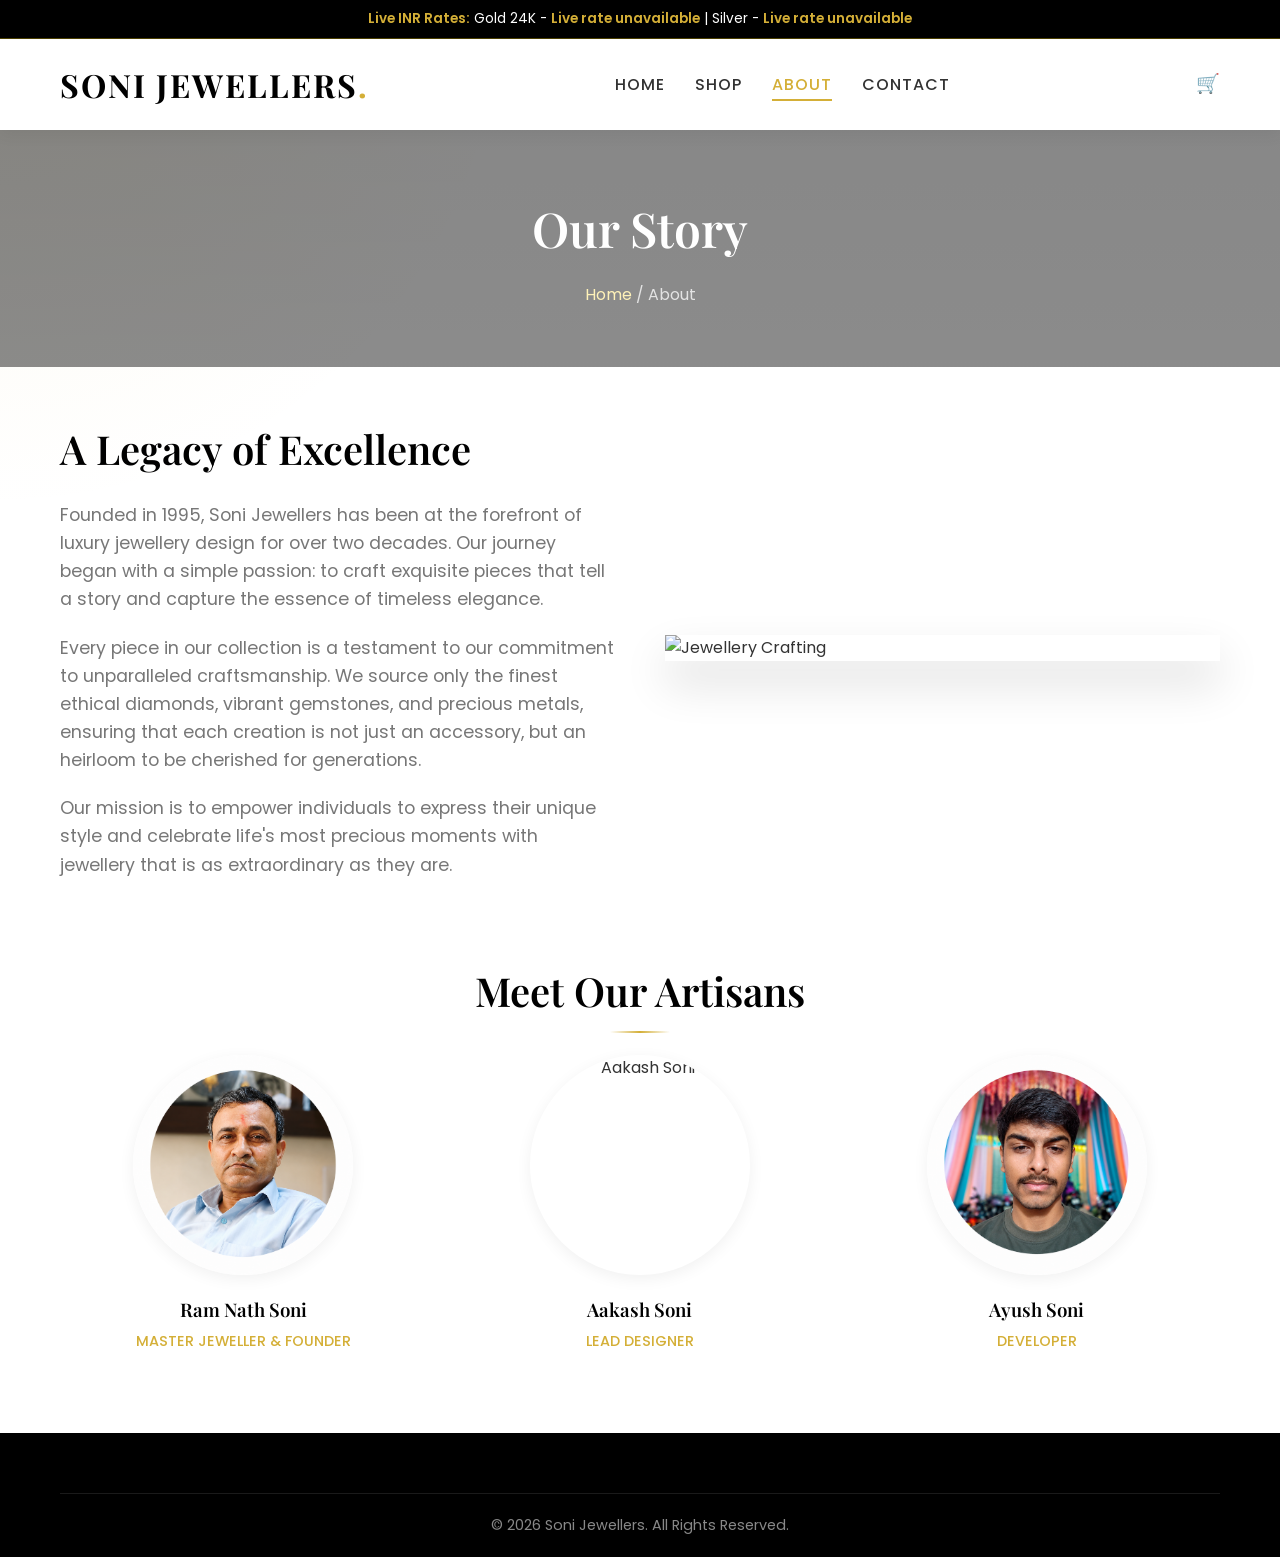
==== commit d4f982ec: "struct" ====
--- a/about.html
+++ b/about.html
@@ -12,7 +12,7 @@
     <!-- Live Rates Top Bar -->
     <div class="top-bar">
         <div class="container">
-            📈 <span>Live INR Rates:</span> Gold 24K - <span id="live-gold-price">Fetching live...</span> | Silver - <span id="live-silver-price">Fetching live...</span>
+             <span>Live INR Rates:</span> Gold 24K - <span id="live-gold-price">Fetching live...</span> | Silver - <span id="live-silver-price">Fetching live...</span>
         </div>
     </div>
 
@@ -74,17 +74,17 @@
                 <h2 class="section-title">Meet Our Artisans</h2>
                 <div class="team-grid">
                     <div class="team-member">
-                        <img src="./paAi.png" alt="Ram Nath Soni">
+                        <img src="./images/paAi.png" alt="Ram Nath Soni">
                         <h3 style="margin-bottom: 5px;">Ram Nath Soni</h3>
                         <p style="color: var(--color-secondary); font-weight: 500; font-family: var(--font-body); text-transform: uppercase; font-size: 0.9rem;">Master Jeweller & Founder</p>
                     </div>
                     <div class="team-member">
-                        <img src="./bAI.png" alt="Aakash Soni">
+                        <img src="./images/" alt="Aakash Soni">
                         <h3 style="margin-bottom: 5px;">Aakash Soni</h3>
                         <p style="color: var(--color-secondary); font-weight: 500; font-family: var(--font-body); text-transform: uppercase; font-size: 0.9rem;">Lead Designer</p>
                     </div>
                     <div class="team-member">
-                        <img src="./meAi.png" alt="Ayush Soni">
+                        <img src="./images/meAi.png" alt="Ayush Soni">
                         <h3 style="margin-bottom: 5px;">Ayush Soni</h3>
                         <p style="color: var(--color-secondary); font-weight: 500; font-family: var(--font-body); text-transform: uppercase; font-size: 0.9rem;">Developer</p>
                     </div>
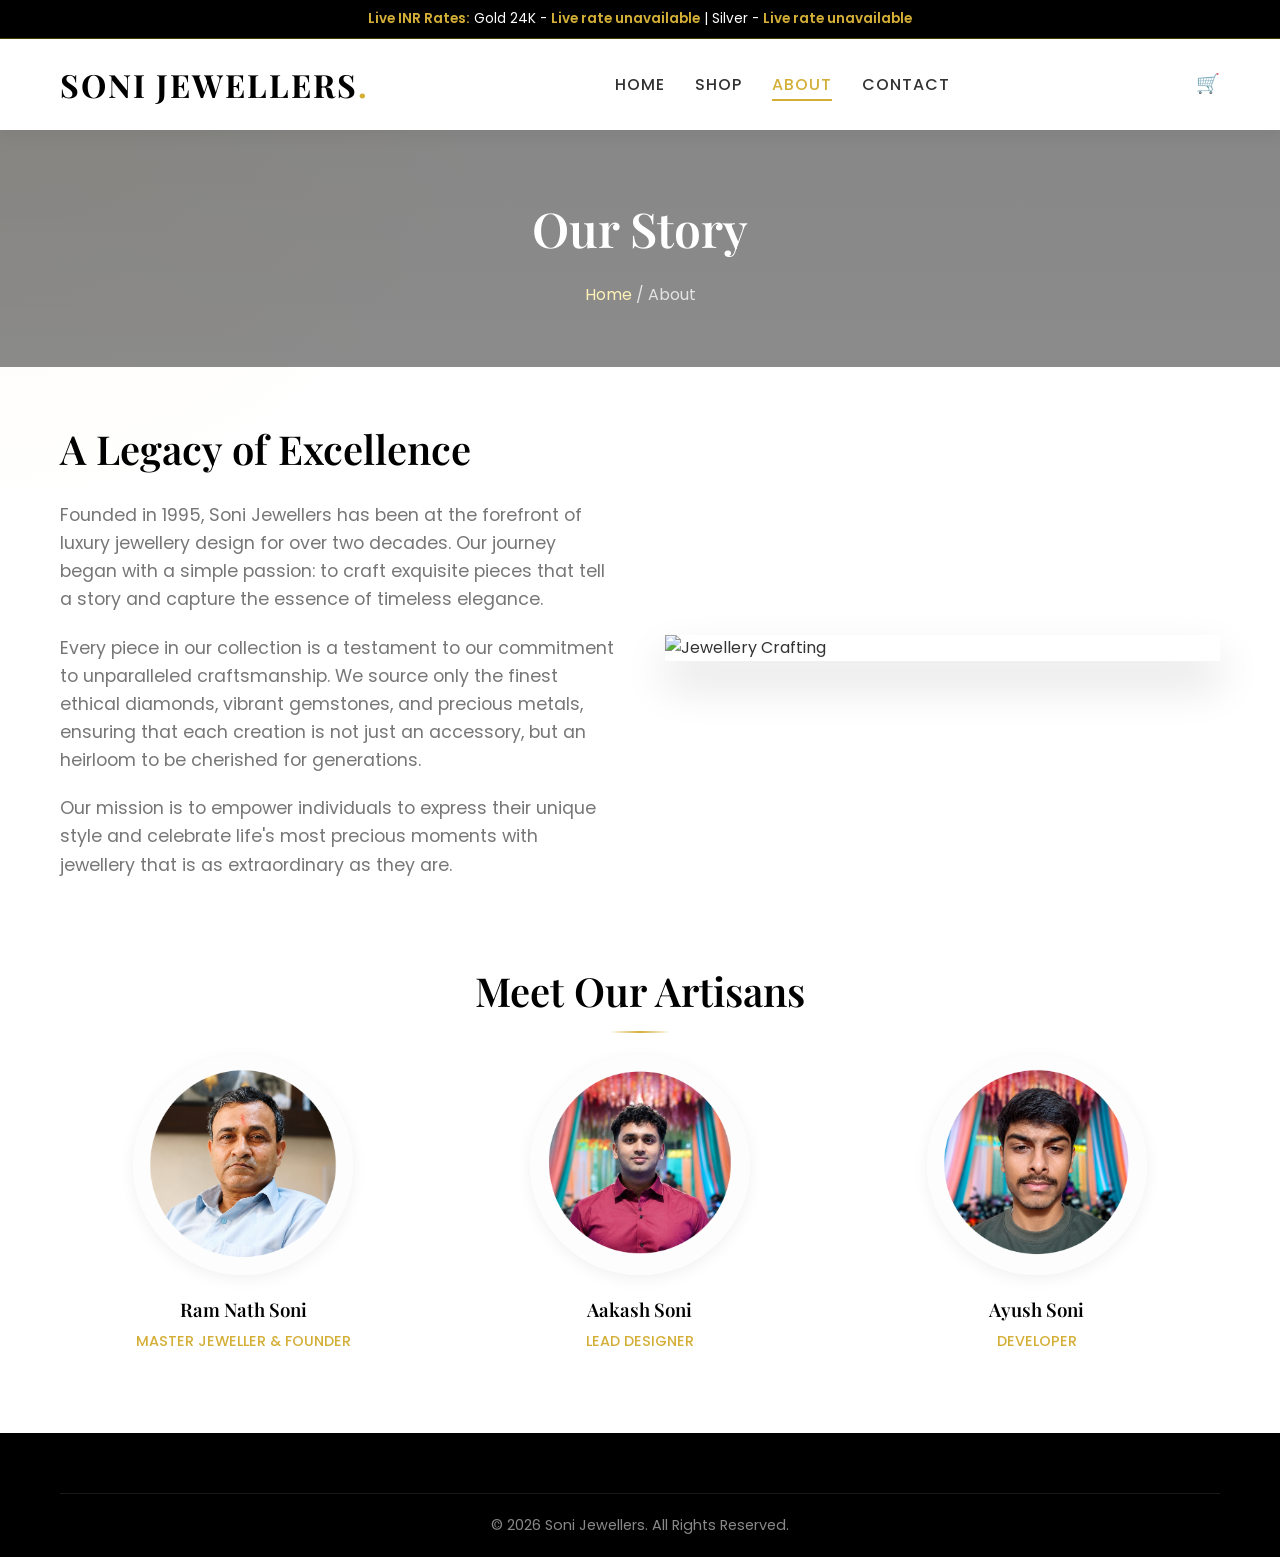
==== commit 44aba7a3: "imag" ====
--- a/about.html
+++ b/about.html
@@ -79,7 +79,7 @@
                         <p style="color: var(--color-secondary); font-weight: 500; font-family: var(--font-body); text-transform: uppercase; font-size: 0.9rem;">Master Jeweller & Founder</p>
                     </div>
                     <div class="team-member">
-                        <img src="./images/" alt="Aakash Soni">
+                        <img src="./images/bAI.png" alt="Aakash Soni">
                         <h3 style="margin-bottom: 5px;">Aakash Soni</h3>
                         <p style="color: var(--color-secondary); font-weight: 500; font-family: var(--font-body); text-transform: uppercase; font-size: 0.9rem;">Lead Designer</p>
                     </div>
